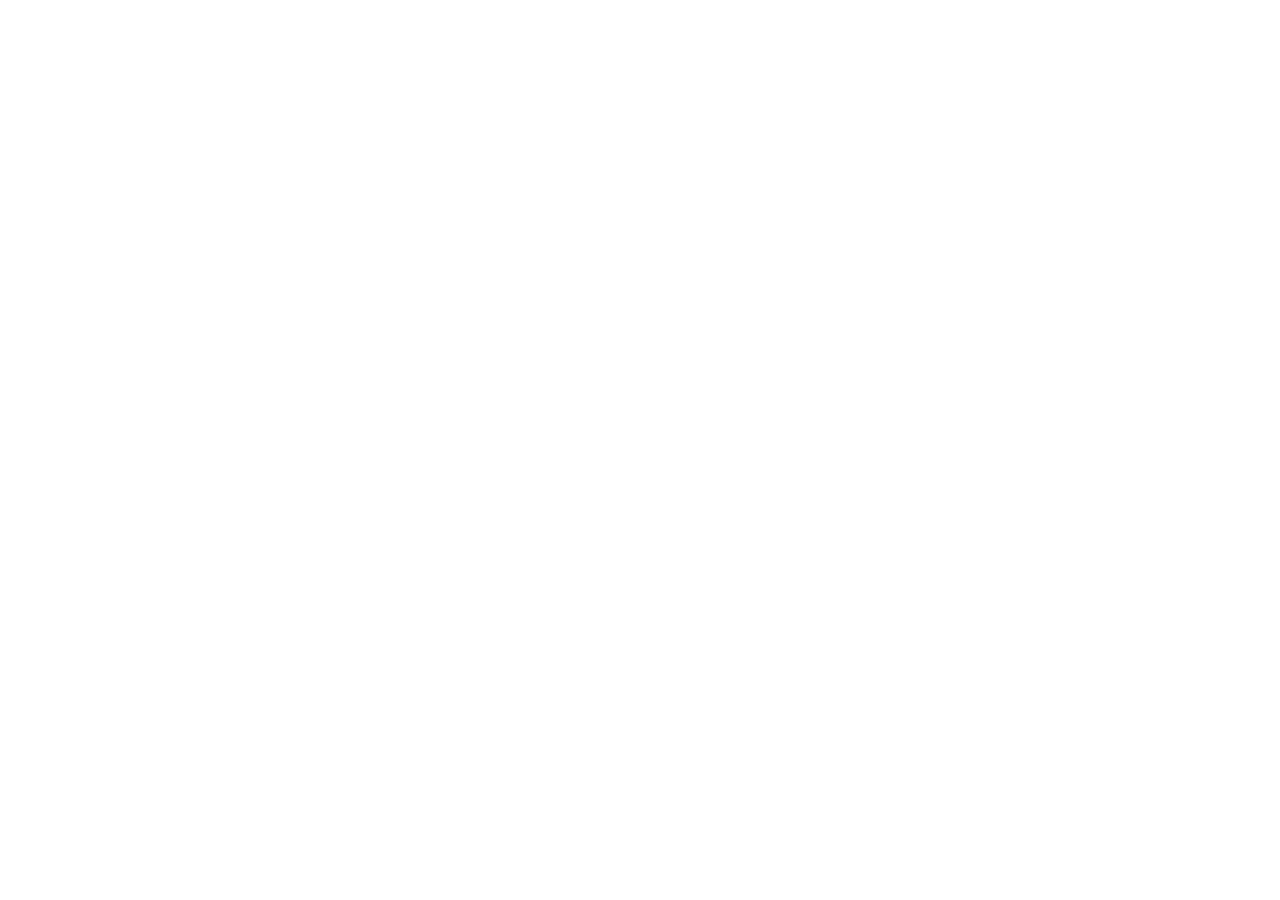
==== a1/index.html @ 9f3e1c3b "Add a1/index.html" ====
<!--
    Centria Edu - Basics of Web Development

    Original author: Ville Heikkiniemi
    Modified by: Student Name
    Last modified: 2026-09-09

    Based on the original course template.
-->

<!DOCTYPE html>
<html>
<head>
    <meta charset="UTF-8">
    <meta name="viewport" content="width=device-width, initial-scale=1.0">
    <meta name="author" content="Ville Heikkiniemi">
    <link rel="icon" href="favicon.ico">

    <title>Centria Edu | Basics of Web Development<title>

    <style>
        :root {
            --primary: #e10e49;
            --light: #ffffff;
            --dark: #1e1e1e;
            --blue: #263f6a;
            --green: #284e36;
            --orange: #e37222;
            --rose: #c24d52;
        }

        * {
            box-sizing: border-box;
            margin: 0;
            padding: 0;
        }

        body {
            font-family: Arial, Helvetica, sans-serif;
            background-color: var(--light);
            color: var(--dark);
            line-height: 1.6;
        }

        header {
            border-bottom: 1px solid #e5e5e5;
        }

        .container {
            width: min(1100px, 90%);
            margin: 0 auto;
        }

        nav {
            min-height: 72px;
            display: flex;
            justify-content: space-between;
            align-items: center;
        }

        .logo {
            font-size: 1.4rem;
            font-weight: bold;
            color: var(--dark);
        }

        .logo span {
            color: var(--primary);
        }

        nav ul {
            display: flex;
            gap: 2rem;
            list-style: none;
        }

        nav a {
            color: var(--dark);
            text-decoration: none;
        }

        nav a:hover {
            color: var(--primary);
        }

        .hero {
            min-height: 70vh;
            display: flex;
            align-items: center;
        }

        .hero-content {
            max-width: 700px;
        }

        .label {
            display: inline-block;
            margin-bottom: 1rem;
            color: var(--primary);
            font-weight: bold;
            text-transform: uppercase;
            letter-spacing: 0.08rem;
        }

        h1 {
            margin-bottom: 1.5rem;
            font-size: clamp(2.5rem, 6vw, 5rem);
            line-height: 1.05;
        }

        .hero p {
            max-width: 600px;
            margin-bottom: 2rem;
            font-size: 1.2rem;
            color: #555;
        }

        .button {
            display: inline-block;
            padding: 0.9rem 1.4rem;
            background-color: var(--primary);
            color: var(--light);
            text-decoration: none;
            border-radius: 6px;
            font-weight: bold;
        }

        .button:hover {
            background-color: var(--rose);
        }

        .topics {
            padding: 5rem 0;
            background-color: #f7f7f7;
        }

        .topics h2 {
            margin-bottom: 2rem;
            font-size: 2rem;
        }

        .cards {
            display: grid;
            grid-template-columns: repeat(2, 1fr);
            gap: 1.5rem;
        }

        .card {
            padding: 2rem;
            background-color: var(--light);
            border: 1px solid #e5e5e5;
            border-radius: 8px;
        }

        .card h3 {
            margin-bottom: 0.8rem;
        }

        .card:nth-child(1) {
            border-top: 4px solid var(--blue);
        }

        .card:nth-child(2) {
            border-top: 4px solid var(--green);
        }

        .card:nth-child(3) {
            border-top: 4px solid var(--orange);
        }

        footer {
            padding: 2rem 0;
            background-color: var(--dark);
            color: var(--light);
        }

        @media (max-width: 700px) {
            nav ul {
                display: none;
            }

            .cards {
                grid-template-columns: 1fr;
            }

            .hero {
                min-height: 60vh;
            }
        }
    </style>
</head>

<body>

    <header>
        <div class="container">
            <nav>
                <div class="logo">
                    centria <span>edu</span>
                </div>

                <ul>
                    <li><a href="#">Home</a></li>
                    <li><a href="#topics">Topics</a></li>
                    <li><a href="#">About</a></li>
                </ul>
            </nav>
        </div>
    </header>

    <main>

        <section class="hero">
            <div class="container">
                <div class="hero-content">

                    <span class="label">Basics of Web Development</span>

                    <h1>
                        Learn how the web works.
                    </h1>

                    <p>
                        Start from HTML and CSS and gradually build modern,
                        responsive and interactive web applications.
                    </p>

                    <a href="#topics" class="button">
                        Start learning
                    </a>

                </div>
            </div>
        <section>

        <section class="topics" id="topics">
            <div class="container">

                <h2>What we will learn</h2>

                <div class="cards">

                    <article class="card">
                        <h3>HTML</h3>
                        <p>
                            Learn how to structure web pages using semantic HTML.
                        </p>
                    </article>

                    <article class="card">
                        CSS</h3>
                        <p>
                            Learn how to style layouts, colors, typography and
                            responsive interfaces.
                        </p>
                    </article>

                </div>
            </div>
        </section>

    </main>

    <footer>
        <div class="container">
            <p>&copy; 2026 Centria Edu</p>
        </div>
    </footer>

</body>
</html>
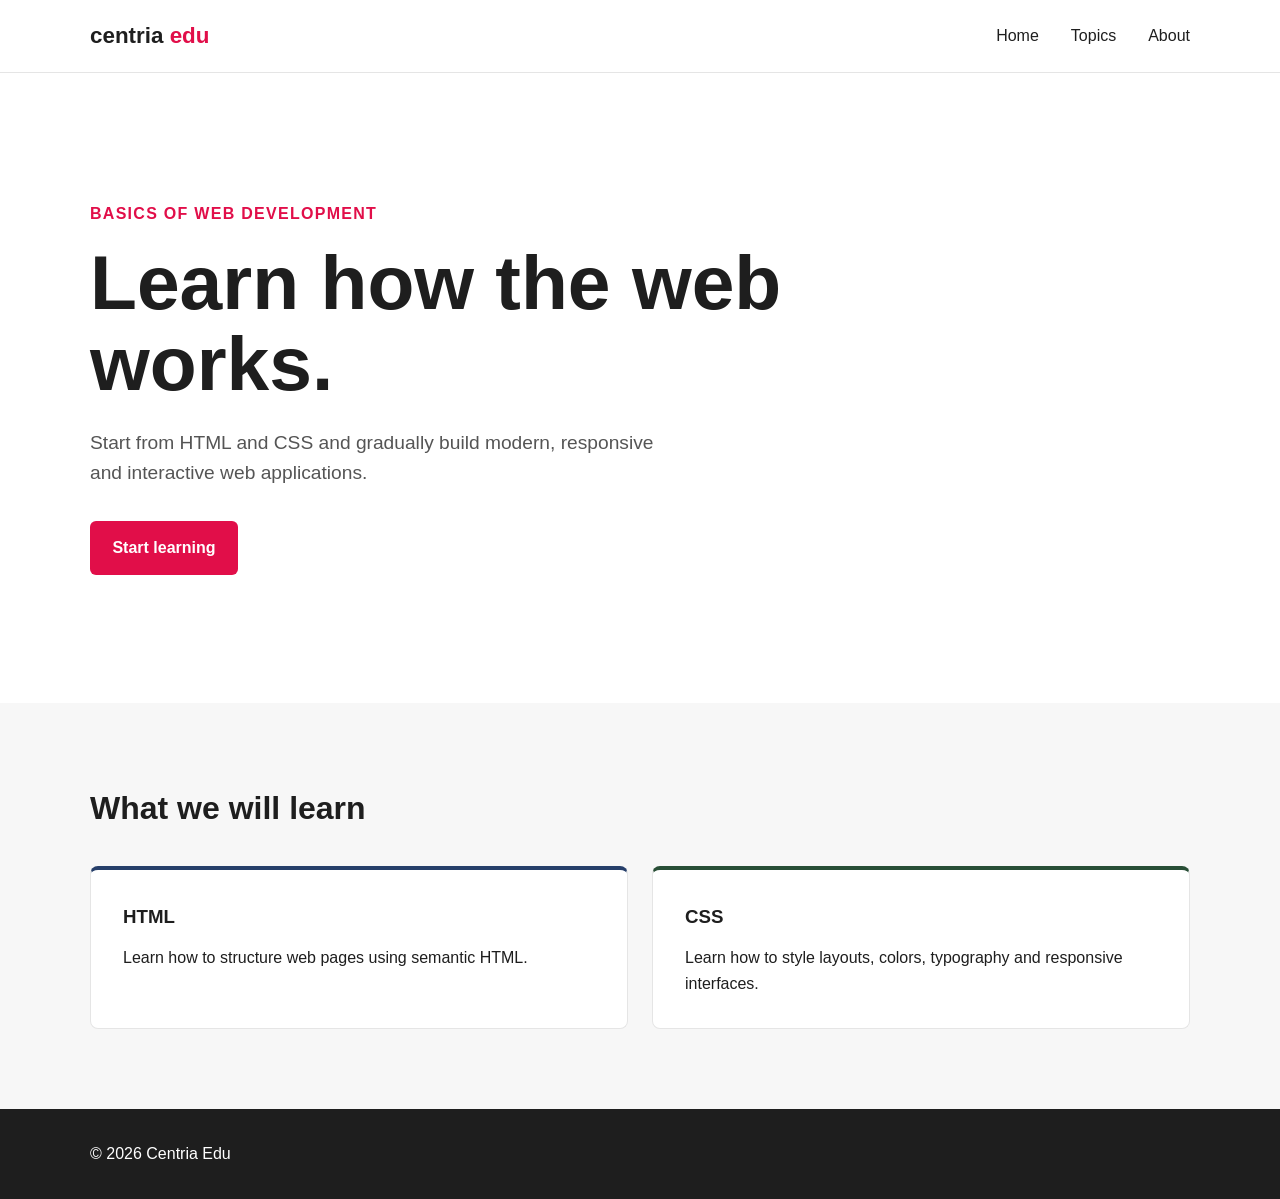
==== commit d9c34b13: "Fix HTML errors and link external stylesheet" ====
--- a/a1/index.html
+++ b/a1/index.html
@@ -3,8 +3,8 @@
     Centria Edu - Basics of Web Development
 
     Original author: Ville Heikkiniemi
-    Modified by: Student Name
-    Last modified: 2026-09-09
+    Modified by: Ashish Thapa
+    Last modified: 2026-10-04
 
     Based on the original course template.
 -->
@@ -17,178 +17,11 @@
     <meta name="author" content="Ville Heikkiniemi">
     <link rel="icon" href="favicon.ico">
 
-    <title>Centria Edu | Basics of Web Development<title>
+    <title>Centria Edu | Basics of Web Development</title>
 
-    <style>
-        :root {
-            --primary: #e10e49;
-            --light: #ffffff;
-            --dark: #1e1e1e;
-            --blue: #263f6a;
-            --green: #284e36;
-            --orange: #e37222;
-            --rose: #c24d52;
-        }
+        <link rel="stylesheet" href="style.css">
 
-        * {
-            box-sizing: border-box;
-            margin: 0;
-            padding: 0;
-        }
-
-        body {
-            font-family: Arial, Helvetica, sans-serif;
-            background-color: var(--light);
-            color: var(--dark);
-            line-height: 1.6;
-        }
-
-        header {
-            border-bottom: 1px solid #e5e5e5;
-        }
-
-        .container {
-            width: min(1100px, 90%);
-            margin: 0 auto;
-        }
-
-        nav {
-            min-height: 72px;
-            display: flex;
-            justify-content: space-between;
-            align-items: center;
-        }
-
-        .logo {
-            font-size: 1.4rem;
-            font-weight: bold;
-            color: var(--dark);
-        }
-
-        .logo span {
-            color: var(--primary);
-        }
-
-        nav ul {
-            display: flex;
-            gap: 2rem;
-            list-style: none;
-        }
-
-        nav a {
-            color: var(--dark);
-            text-decoration: none;
-        }
-
-        nav a:hover {
-            color: var(--primary);
-        }
-
-        .hero {
-            min-height: 70vh;
-            display: flex;
-            align-items: center;
-        }
-
-        .hero-content {
-            max-width: 700px;
-        }
-
-        .label {
-            display: inline-block;
-            margin-bottom: 1rem;
-            color: var(--primary);
-            font-weight: bold;
-            text-transform: uppercase;
-            letter-spacing: 0.08rem;
-        }
-
-        h1 {
-            margin-bottom: 1.5rem;
-            font-size: clamp(2.5rem, 6vw, 5rem);
-            line-height: 1.05;
-        }
-
-        .hero p {
-            max-width: 600px;
-            margin-bottom: 2rem;
-            font-size: 1.2rem;
-            color: #555;
-        }
-
-        .button {
-            display: inline-block;
-            padding: 0.9rem 1.4rem;
-            background-color: var(--primary);
-            color: var(--light);
-            text-decoration: none;
-            border-radius: 6px;
-            font-weight: bold;
-        }
-
-        .button:hover {
-            background-color: var(--rose);
-        }
-
-        .topics {
-            padding: 5rem 0;
-            background-color: #f7f7f7;
-        }
-
-        .topics h2 {
-            margin-bottom: 2rem;
-            font-size: 2rem;
-        }
-
-        .cards {
-            display: grid;
-            grid-template-columns: repeat(2, 1fr);
-            gap: 1.5rem;
-        }
-
-        .card {
-            padding: 2rem;
-            background-color: var(--light);
-            border: 1px solid #e5e5e5;
-            border-radius: 8px;
-        }
-
-        .card h3 {
-            margin-bottom: 0.8rem;
-        }
-
-        .card:nth-child(1) {
-            border-top: 4px solid var(--blue);
-        }
-
-        .card:nth-child(2) {
-            border-top: 4px solid var(--green);
-        }
-
-        .card:nth-child(3) {
-            border-top: 4px solid var(--orange);
-        }
-
-        footer {
-            padding: 2rem 0;
-            background-color: var(--dark);
-            color: var(--light);
-        }
-
-        @media (max-width: 700px) {
-            nav ul {
-                display: none;
-            }
-
-            .cards {
-                grid-template-columns: 1fr;
-            }
-
-            .hero {
-                min-height: 60vh;
-            }
-        }
-    </style>
+ 
 </head>
 
 <body>
@@ -232,7 +65,7 @@
 
                 </div>
             </div>
-        <section>
+        </section>
 
         <section class="topics" id="topics">
             <div class="container">
@@ -249,7 +82,7 @@
                     </article>
 
                     <article class="card">
-                        CSS</h3>
+                        <h3>CSS</h3>
                         <p>
                             Learn how to style layouts, colors, typography and
                             responsive interfaces.
--- a/a1/style.css
+++ b/a1/style.css
@@ -0,0 +1,168 @@
+:root {
+    --primary: #e10e49;
+    --light: #ffffff;
+    --dark: #1e1e1e;
+    --blue: #263f6a;
+    --green: #284e36;
+    --orange: #e37222;
+    --rose: #c24d52;
+}
+
+* {
+    box-sizing: border-box;
+    margin: 0;
+    padding: 0;
+}
+
+body {
+    font-family: Arial, Helvetica, sans-serif;
+    background-color: var(--light);
+    color: var(--dark);
+    line-height: 1.6;
+}
+
+header {
+    border-bottom: 1px solid #e5e5e5;
+}
+
+.container {
+    width: min(1100px, 90%);
+    margin: 0 auto;
+}
+
+nav {
+    min-height: 72px;
+    display: flex;
+    justify-content: space-between;
+    align-items: center;
+}
+
+.logo {
+    font-size: 1.4rem;
+    font-weight: bold;
+    color: var(--dark);
+}
+
+.logo span {
+    color: var(--primary);
+}
+
+nav ul {
+    display: flex;
+    gap: 2rem;
+    list-style: none;
+}
+
+nav a {
+    color: var(--dark);
+    text-decoration: none;
+}
+
+nav a:hover {
+    color: var(--primary);
+}
+
+.hero {
+    min-height: 70vh;
+    display: flex;
+    align-items: center;
+}
+
+.hero-content {
+    max-width: 700px;
+}
+
+.label {
+    display: inline-block;
+    margin-bottom: 1rem;
+    color: var(--primary);
+    font-weight: bold;
+    text-transform: uppercase;
+    letter-spacing: 0.08rem;
+}
+
+h1 {
+    margin-bottom: 1.5rem;
+    font-size: clamp(2.5rem, 6vw, 5rem);
+    line-height: 1.05;
+}
+
+.hero p {
+    max-width: 600px;
+    margin-bottom: 2rem;
+    font-size: 1.2rem;
+    color: #555;
+}
+
+.button {
+    display: inline-block;
+    padding: 0.9rem 1.4rem;
+    background-color: var(--primary);
+    color: var(--light);
+    text-decoration: none;
+    border-radius: 6px;
+    font-weight: bold;
+}
+
+.button:hover {
+    background-color: var(--rose);
+}
+
+.topics {
+    padding: 5rem 0;
+    background-color: #f7f7f7;
+}
+
+.topics h2 {
+    margin-bottom: 2rem;
+    font-size: 2rem;
+}
+
+.cards {
+    display: grid;
+    grid-template-columns: repeat(2, 1fr);
+    gap: 1.5rem;
+}
+
+.card {
+    padding: 2rem;
+    background-color: var(--light);
+    border: 1px solid #e5e5e5;
+    border-radius: 8px;
+}
+
+.card h3 {
+    margin-bottom: 0.8rem;
+}
+
+.card:nth-child(1) {
+    border-top: 4px solid var(--blue);
+}
+
+.card:nth-child(2) {
+    border-top: 4px solid var(--green);
+}
+
+.card:nth-child(3) {
+    border-top: 4px solid var(--orange);
+}
+
+footer {
+    padding: 2rem 0;
+    background-color: var(--dark);
+    color: var(--light);
+}
+
+@media (max-width: 700px) {
+    nav ul {
+        display: none;
+    }
+
+    .cards {
+        grid-template-columns: 1fr;
+    }
+
+    .hero {
+        min-height: 60vh;
+    }
+}
